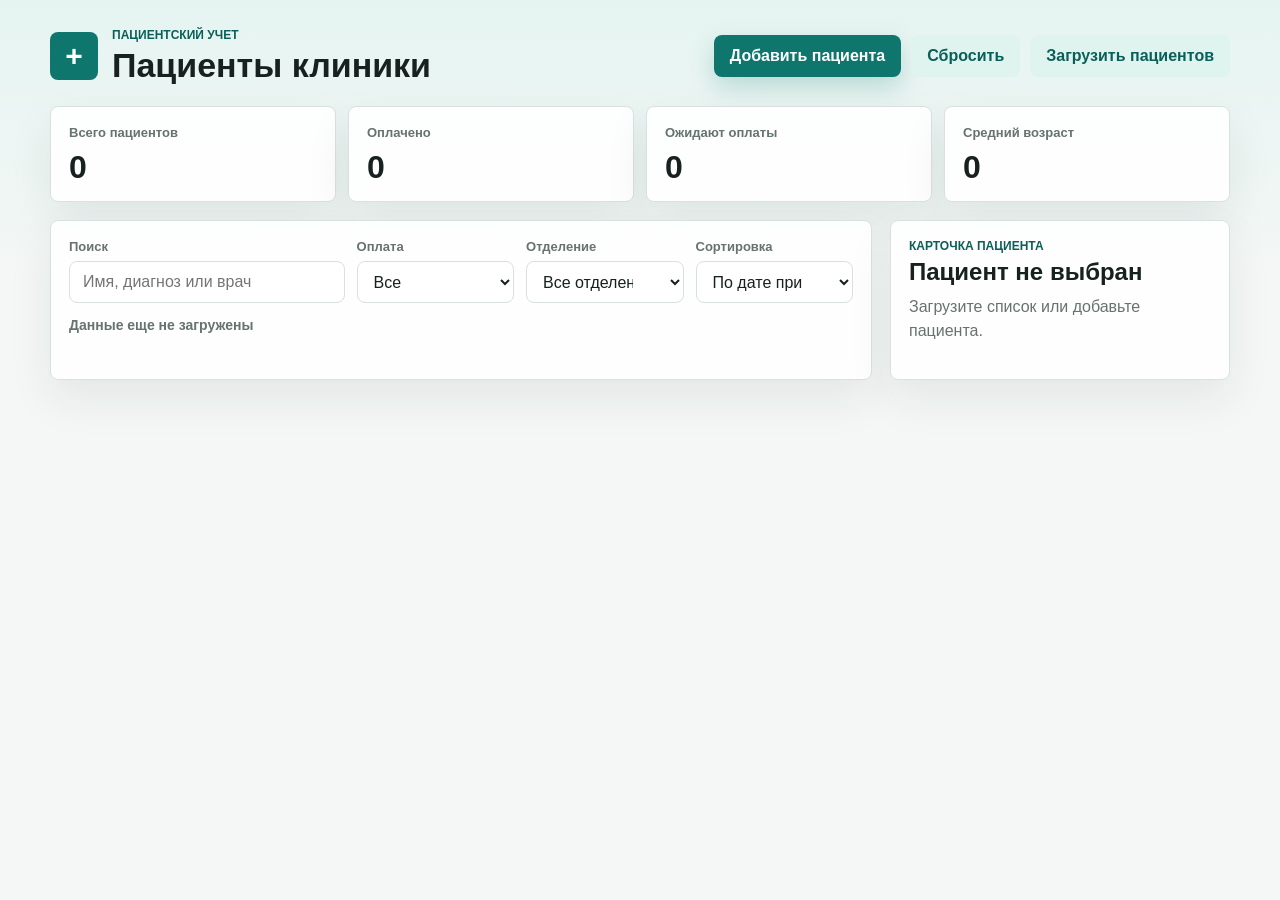
==== index.html @ 0c36ec8b "Add GitHub Pages entry point" ====
<!doctype html>
<html lang="ru">
  <head>
    <meta charset="UTF-8" />
    <meta name="viewport" content="width=device-width, initial-scale=1.0" />
    <title>Пациенты клиники</title>
    <link rel="stylesheet" href="css.css" />
  </head>
  <body>
    <div class="app-shell">
      <header class="topbar">
        <div class="brand">
          <span class="brand__mark" aria-hidden="true">+</span>
          <div>
            <p class="eyebrow">Пациентский учет</p>
            <h1>Пациенты клиники</h1>
          </div>
        </div>

        <div class="topbar__actions">
          <button
            class="button button--primary"
            id="addPatientBtn"
            type="button"
          >
            Добавить пациента
          </button>
          <button class="button button--secondary" id="resetBtn" type="button">
            Сбросить
          </button>
          <button class="button button--secondary" id="loadBtn" type="button">
            Загрузить пациентов
          </button>
        </div>
      </header>

      <main class="page-grid">
        <section class="summary-band" aria-label="Сводка">
          <article class="metric">
            <span class="metric__label">Всего пациентов</span>
            <strong class="metric__value" id="totalPatients">0</strong>
          </article>
          <article class="metric">
            <span class="metric__label">Оплачено</span>
            <strong class="metric__value" id="paidPatients">0</strong>
          </article>
          <article class="metric">
            <span class="metric__label">Ожидают оплаты</span>
            <strong class="metric__value" id="unpaidPatients">0</strong>
          </article>
          <article class="metric">
            <span class="metric__label">Средний возраст</span>
            <strong class="metric__value" id="averageAge">0</strong>
          </article>
        </section>

        <section class="workspace" aria-label="Список пациентов">
          <div class="toolbar">
            <label class="field field--wide" for="searchInput">
              <span class="field__label">Поиск</span>
              <input
                id="searchInput"
                type="search"
                placeholder="Имя, диагноз или врач"
                autocomplete="off"
              />
            </label>

            <label class="field" for="paymentFilter">
              <span class="field__label">Оплата</span>
              <select id="paymentFilter">
                <option value="all">Все</option>
                <option value="paid">Оплачено</option>
                <option value="unpaid">Не оплачено</option>
              </select>
            </label>

            <label class="field" for="departmentFilter">
              <span class="field__label">Отделение</span>
              <select id="departmentFilter">
                <option value="all">Все отделения</option>
              </select>
            </label>

            <label class="field" for="sortSelect">
              <span class="field__label">Сортировка</span>
              <select id="sortSelect">
                <option value="appointment">По дате приема</option>
                <option value="name">По имени</option>
                <option value="age">По возрасту</option>
                <option value="risk">По риску</option>
              </select>
            </label>
          </div>

          <p class="status" id="status" role="status" aria-live="polite">
            Данные еще не загружены
          </p>

          <div class="empty-state" id="emptyState" hidden>
            <h2>Пациенты не найдены</h2>
            <p>Измените поиск или фильтры.</p>
          </div>

          <ul class="patients-list" id="patientsList"></ul>
        </section>

        <aside class="details" aria-labelledby="detailsTitle">
          <p class="eyebrow">Карточка пациента</p>
          <div class="details-photo" id="detailsPhoto" hidden></div>
          <h2 id="detailsTitle">Пациент не выбран</h2>
          <p class="details__note" id="detailsNote">
            Загрузите список или добавьте пациента.
          </p>

          <dl class="details-list" id="detailsList" hidden></dl>

          <div class="details-actions" id="detailsActions" hidden>
            <label
              class="button button--secondary button--file"
              for="detailsPhotoInput"
            >
              Загрузить фото
            </label>
            <button
              class="button button--secondary"
              id="removePhotoBtn"
              type="button"
            >
              Удалить фото
            </button>
            <button
              class="button button--danger"
              id="deletePatientBtn"
              type="button"
            >
              Удалить пациента
            </button>
            <input
              class="visually-hidden"
              id="detailsPhotoInput"
              type="file"
              accept="image/*"
            />
          </div>
        </aside>
      </main>
    </div>

    <dialog class="modal" id="patientDialog">
      <form class="patient-form" id="patientForm" novalidate>
        <div class="modal__header">
          <div>
            <p class="eyebrow">Новая запись</p>
            <h2>Добавить пациента</h2>
          </div>
          <button
            class="icon-button"
            id="cancelPatientBtn"
            type="button"
            aria-label="Закрыть форму"
          >
            ×
          </button>
        </div>

        <div class="form-grid">
          <label class="field field--wide" for="patientName">
            <span class="field__label">ФИО</span>
            <input
              id="patientName"
              name="name"
              type="text"
              placeholder="Например, Елена Иванова"
              required
            />
          </label>

          <label class="field" for="patientAge">
            <span class="field__label">Возраст</span>
            <input
              id="patientAge"
              name="age"
              type="number"
              min="0"
              max="120"
              required
            />
          </label>

          <label class="field" for="patientPhone">
            <span class="field__label">Телефон</span>
            <input
              id="patientPhone"
              name="phone"
              type="tel"
              placeholder="+7 900 000-00-00"
            />
          </label>

          <label class="field" for="patientDepartment">
            <span class="field__label">Отделение</span>
            <input
              id="patientDepartment"
              name="department"
              type="text"
              list="departmentOptions"
              placeholder="Терапия"
              required
            />
            <datalist id="departmentOptions"></datalist>
          </label>

          <label class="field" for="patientDoctor">
            <span class="field__label">Врач</span>
            <input
              id="patientDoctor"
              name="doctor"
              type="text"
              placeholder="И. Фамилия"
              required
            />
          </label>

          <label class="field field--wide" for="patientDiagnosis">
            <span class="field__label">Диагноз / причина визита</span>
            <input
              id="patientDiagnosis"
              name="diagnosis"
              type="text"
              placeholder="Первичная консультация"
              required
            />
          </label>

          <label class="field field--wide" for="patientPhoto">
            <span class="field__label">Фото пациента</span>
            <input
              id="patientPhoto"
              name="photo"
              type="file"
              accept="image/*"
            />
            <span class="field__hint">
              Если фото не выбрать, будет использован сгенерированный аватар.
            </span>
          </label>

          <label class="field" for="patientAppointment">
            <span class="field__label">Дата и время приема</span>
            <input
              id="patientAppointment"
              name="appointment"
              type="datetime-local"
              required
            />
          </label>

          <label class="field" for="patientPaid">
            <span class="field__label">Оплата</span>
            <select id="patientPaid" name="paid">
              <option value="true">Оплачено</option>
              <option value="false">Не оплачено</option>
            </select>
          </label>

          <label class="field" for="patientRisk">
            <span class="field__label">Риск</span>
            <select id="patientRisk" name="risk">
              <option value="low">Низкий</option>
              <option value="medium">Средний</option>
              <option value="high">Высокий</option>
            </select>
          </label>
        </div>

        <p class="form-error" id="formError" role="alert"></p>

        <div class="modal__footer">
          <button
            class="button button--secondary"
            type="button"
            id="closeFormBtn"
          >
            Отмена
          </button>
          <button class="button button--primary" type="submit">
            Сохранить
          </button>
        </div>
      </form>
    </dialog>

    <script src="js.js"></script>
  </body>
</html>
---- css.css ----
:root {
  --bg: #f4f7f6;
  --surface: #ffffff;
  --surface-soft: #eef5f2;
  --border: #d8e1df;
  --text: #17211f;
  --muted: #66736f;
  --primary: #0f766e;
  --primary-strong: #0b5f59;
  --primary-soft: #dff3ef;
  --accent: #7c3aed;
  --warning: #b7791f;
  --warning-soft: #fff4d8;
  --danger: #b42318;
  --danger-soft: #ffe4df;
  --success: #147d4f;
  --success-soft: #def7e8;
  --shadow: 0 18px 45px rgba(23, 33, 31, 0.08);
}

* {
  box-sizing: border-box;
}

[hidden] {
  display: none !important;
}

body {
  margin: 0;
  min-width: 320px;
  min-height: 100vh;
  font-family:
    Inter, -apple-system, BlinkMacSystemFont, "Segoe UI", Arial, sans-serif;
  color: var(--text);
  background:
    linear-gradient(180deg, rgba(223, 243, 239, 0.7), rgba(244, 247, 246, 0) 280px),
    var(--bg);
}

button,
input,
select {
  font: inherit;
}

button {
  border: 0;
}

dialog {
  margin: auto;
}

.app-shell {
  width: min(1180px, calc(100% - 32px));
  margin: 0 auto;
  padding: 28px 0 40px;
}

.topbar {
  display: flex;
  align-items: center;
  justify-content: space-between;
  gap: 18px;
  margin-bottom: 22px;
}

.brand {
  display: flex;
  align-items: center;
  gap: 14px;
  min-width: 0;
}

.brand__mark {
  display: grid;
  width: 48px;
  height: 48px;
  place-items: center;
  flex: 0 0 48px;
  border-radius: 8px;
  color: #ffffff;
  background: var(--primary);
  font-size: 30px;
  font-weight: 700;
  line-height: 1;
}

.eyebrow {
  margin: 0 0 5px;
  color: var(--primary-strong);
  font-size: 12px;
  font-weight: 800;
  letter-spacing: 0;
  text-transform: uppercase;
}

h1,
h2,
p {
  margin-top: 0;
}

h1 {
  margin-bottom: 0;
  font-size: 34px;
  line-height: 1.1;
  letter-spacing: 0;
}

.topbar__actions {
  display: flex;
  align-items: center;
  gap: 10px;
  flex-wrap: wrap;
  justify-content: flex-end;
}

.button {
  display: inline-flex;
  align-items: center;
  justify-content: center;
  min-height: 42px;
  padding: 0 16px;
  border-radius: 8px;
  font-weight: 750;
  text-align: center;
  cursor: pointer;
  transition:
    transform 160ms ease,
    background 160ms ease,
    box-shadow 160ms ease,
    color 160ms ease;
}

.button:hover:not(:disabled) {
  transform: translateY(-1px);
}

.button:disabled {
  cursor: not-allowed;
  opacity: 0.72;
}

.button--primary {
  color: #ffffff;
  background: var(--primary);
  box-shadow: 0 10px 24px rgba(15, 118, 110, 0.22);
}

.button--primary:hover:not(:disabled) {
  background: var(--primary-strong);
}

.button--secondary {
  color: var(--primary-strong);
  background: var(--primary-soft);
}

.button--secondary:hover:not(:disabled) {
  background: #cbece5;
}

.button--danger {
  color: #ffffff;
  background: var(--danger);
}

.button--danger:hover:not(:disabled) {
  background: #8f1c14;
}

.button--file {
  width: 100%;
}

.visually-hidden {
  position: absolute;
  width: 1px;
  height: 1px;
  overflow: hidden;
  clip: rect(0 0 0 0);
  clip-path: inset(50%);
  white-space: nowrap;
}

.icon-button {
  display: grid;
  width: 38px;
  height: 38px;
  place-items: center;
  flex: 0 0 38px;
  border-radius: 8px;
  color: var(--muted);
  background: var(--surface-soft);
  font-size: 26px;
  line-height: 1;
  cursor: pointer;
}

.icon-button:hover {
  color: var(--text);
  background: var(--primary-soft);
}

.page-grid {
  display: grid;
  grid-template-columns: minmax(0, 1fr) 340px;
  gap: 18px;
}

.summary-band {
  grid-column: 1 / -1;
  display: grid;
  grid-template-columns: repeat(4, minmax(0, 1fr));
  gap: 12px;
}

.metric,
.workspace,
.details {
  border: 1px solid var(--border);
  border-radius: 8px;
  background: rgba(255, 255, 255, 0.92);
  box-shadow: var(--shadow);
}

.metric {
  padding: 18px;
}

.metric__label {
  display: block;
  min-height: 18px;
  color: var(--muted);
  font-size: 13px;
  font-weight: 650;
}

.metric__value {
  display: block;
  margin-top: 8px;
  font-size: 32px;
  line-height: 1;
}

.workspace,
.details {
  padding: 18px;
}

.toolbar {
  display: grid;
  grid-template-columns: minmax(240px, 1.4fr) repeat(3, minmax(150px, 0.8fr));
  gap: 12px;
  align-items: end;
}

.field {
  display: grid;
  gap: 7px;
  min-width: 0;
}

.field__label {
  color: var(--muted);
  font-size: 13px;
  font-weight: 750;
}

.field__hint {
  color: var(--muted);
  font-size: 12px;
  line-height: 1.4;
}

input,
select {
  width: 100%;
  min-height: 42px;
  border: 1px solid var(--border);
  border-radius: 8px;
  color: var(--text);
  background: var(--surface);
  outline: none;
}

input {
  padding: 0 13px;
}

input[type="file"] {
  display: flex;
  align-items: center;
  padding: 9px 12px;
}

select {
  padding: 0 34px 0 12px;
}

input:focus,
select:focus {
  border-color: var(--primary);
  box-shadow: 0 0 0 3px rgba(15, 118, 110, 0.16);
}

input:disabled,
select:disabled {
  opacity: 0.75;
}

.status {
  min-height: 22px;
  margin: 14px 0;
  color: var(--muted);
  font-size: 14px;
  font-weight: 650;
}

.patients-list {
  display: grid;
  gap: 10px;
  padding: 0;
  margin: 0;
  list-style: none;
}

.patient-card {
  min-width: 0;
}

.patient-card__button {
  display: grid;
  width: 100%;
  grid-template-columns: 46px minmax(0, 1fr);
  gap: 12px;
  align-items: center;
  min-height: 88px;
  padding: 12px;
  border: 1px solid var(--border);
  border-radius: 8px;
  color: inherit;
  background: var(--surface);
  text-align: left;
  cursor: pointer;
  transition:
    border-color 160ms ease,
    background 160ms ease,
    transform 160ms ease;
}

.patient-card__button:hover,
.patient-card__button.is-active {
  border-color: rgba(15, 118, 110, 0.55);
  background: var(--surface-soft);
}

.patient-card__button:hover {
  transform: translateY(-1px);
}

.avatar {
  display: grid;
  width: 46px;
  height: 46px;
  place-items: center;
  border-radius: 8px;
  background-color: var(--surface-soft);
  background-repeat: no-repeat;
  box-shadow: inset 0 0 0 1px rgba(23, 33, 31, 0.08);
  overflow: hidden;
}

.patient-card__content {
  display: grid;
  gap: 6px;
  min-width: 0;
}

.patient-card__header,
.patient-card__footer {
  display: flex;
  align-items: center;
  justify-content: space-between;
  gap: 8px;
  min-width: 0;
}

.patient-card__name {
  overflow: hidden;
  min-width: 0;
  font-size: 16px;
  text-overflow: ellipsis;
  white-space: nowrap;
}

.patient-card__meta,
.patient-card__date {
  overflow: hidden;
  color: var(--muted);
  font-size: 14px;
  text-overflow: ellipsis;
  white-space: nowrap;
}

.badge,
.risk {
  display: inline-flex;
  min-height: 24px;
  align-items: center;
  justify-content: center;
  flex: 0 0 auto;
  border-radius: 999px;
  padding: 0 10px;
  font-size: 12px;
  font-weight: 800;
  white-space: nowrap;
}

.badge--paid {
  color: var(--success);
  background: var(--success-soft);
}

.badge--unpaid {
  color: var(--danger);
  background: var(--danger-soft);
}

.risk--low {
  color: var(--success);
  background: var(--success-soft);
}

.risk--medium {
  color: var(--warning);
  background: var(--warning-soft);
}

.risk--high {
  color: var(--danger);
  background: var(--danger-soft);
}

.empty-state {
  display: grid;
  min-height: 220px;
  place-items: center;
  align-content: center;
  gap: 8px;
  border: 1px dashed var(--border);
  border-radius: 8px;
  background: var(--surface);
  text-align: center;
}

.empty-state h2 {
  margin: 0;
  font-size: 20px;
}

.empty-state p {
  margin: 0;
  color: var(--muted);
}

.details {
  align-self: start;
  position: sticky;
  top: 18px;
}

.details h2 {
  margin-bottom: 8px;
  font-size: 24px;
  line-height: 1.2;
}

.details-photo {
  width: 100%;
  aspect-ratio: 1 / 1;
  margin-bottom: 16px;
  border: 1px solid var(--border);
  border-radius: 8px;
  background-color: var(--surface-soft);
  background-repeat: no-repeat;
  box-shadow: inset 0 0 0 1px rgba(23, 33, 31, 0.04);
}

.details__note {
  min-height: 22px;
  margin-bottom: 18px;
  color: var(--muted);
  line-height: 1.5;
}

.details-list {
  display: grid;
  grid-template-columns: 120px minmax(0, 1fr);
  gap: 12px 14px;
  margin: 0;
}

.details-list dt {
  color: var(--muted);
  font-size: 13px;
  font-weight: 750;
}

.details-list dd {
  min-width: 0;
  margin: 0;
  font-weight: 700;
  overflow-wrap: anywhere;
}

.details-actions {
  display: grid;
  grid-template-columns: 1fr;
  gap: 9px;
  margin-top: 18px;
}

.modal {
  width: min(760px, calc(100% - 24px));
  max-height: min(760px, calc(100vh - 24px));
  padding: 0;
  border: 1px solid var(--border);
  border-radius: 8px;
  color: var(--text);
  background: var(--surface);
  overflow: auto;
  box-shadow: 0 28px 80px rgba(23, 33, 31, 0.26);
}

.modal::backdrop {
  background: rgba(23, 33, 31, 0.42);
}

.patient-form {
  display: grid;
  gap: 18px;
  padding: 22px;
}

.modal__header,
.modal__footer {
  display: flex;
  align-items: center;
  justify-content: space-between;
  gap: 14px;
}

.modal__header h2 {
  margin: 0;
  font-size: 25px;
  line-height: 1.2;
}

.form-grid {
  display: grid;
  grid-template-columns: repeat(2, minmax(0, 1fr));
  gap: 14px;
}

.form-grid .field--wide {
  grid-column: 1 / -1;
}

.form-error {
  min-height: 20px;
  margin: 0;
  color: var(--danger);
  font-size: 14px;
  font-weight: 750;
}

.modal__footer {
  justify-content: flex-end;
}

@media (max-width: 980px) {
  .page-grid {
    grid-template-columns: 1fr;
  }

  .details {
    position: static;
  }

  .toolbar {
    grid-template-columns: repeat(2, minmax(0, 1fr));
  }

  .field--wide {
    grid-column: 1 / -1;
  }
}

@media (max-width: 720px) {
  .app-shell {
    width: min(100% - 20px, 1180px);
    padding-top: 18px;
  }

  .topbar {
    align-items: stretch;
    flex-direction: column;
  }

  .topbar__actions {
    justify-content: stretch;
  }

  .button {
    flex: 1 1 150px;
  }

  h1 {
    font-size: 27px;
  }

  .summary-band {
    grid-template-columns: repeat(2, minmax(0, 1fr));
  }

  .toolbar {
    grid-template-columns: 1fr;
  }

  .form-grid {
    grid-template-columns: 1fr;
  }

  .patient-card__header,
  .patient-card__footer {
    align-items: flex-start;
    flex-direction: column;
  }

  .patient-card__name,
  .patient-card__meta,
  .patient-card__date {
    white-space: normal;
  }
}

@media (max-width: 480px) {
  .brand__mark {
    width: 42px;
    height: 42px;
    flex-basis: 42px;
    font-size: 26px;
  }

  .summary-band {
    grid-template-columns: 1fr;
  }

  .metric {
    padding: 14px;
  }

  .patient-card__button {
    grid-template-columns: 40px minmax(0, 1fr);
  }

  .avatar {
    width: 40px;
    height: 40px;
  }

  .details-list {
    grid-template-columns: 1fr;
    gap: 5px;
  }
}
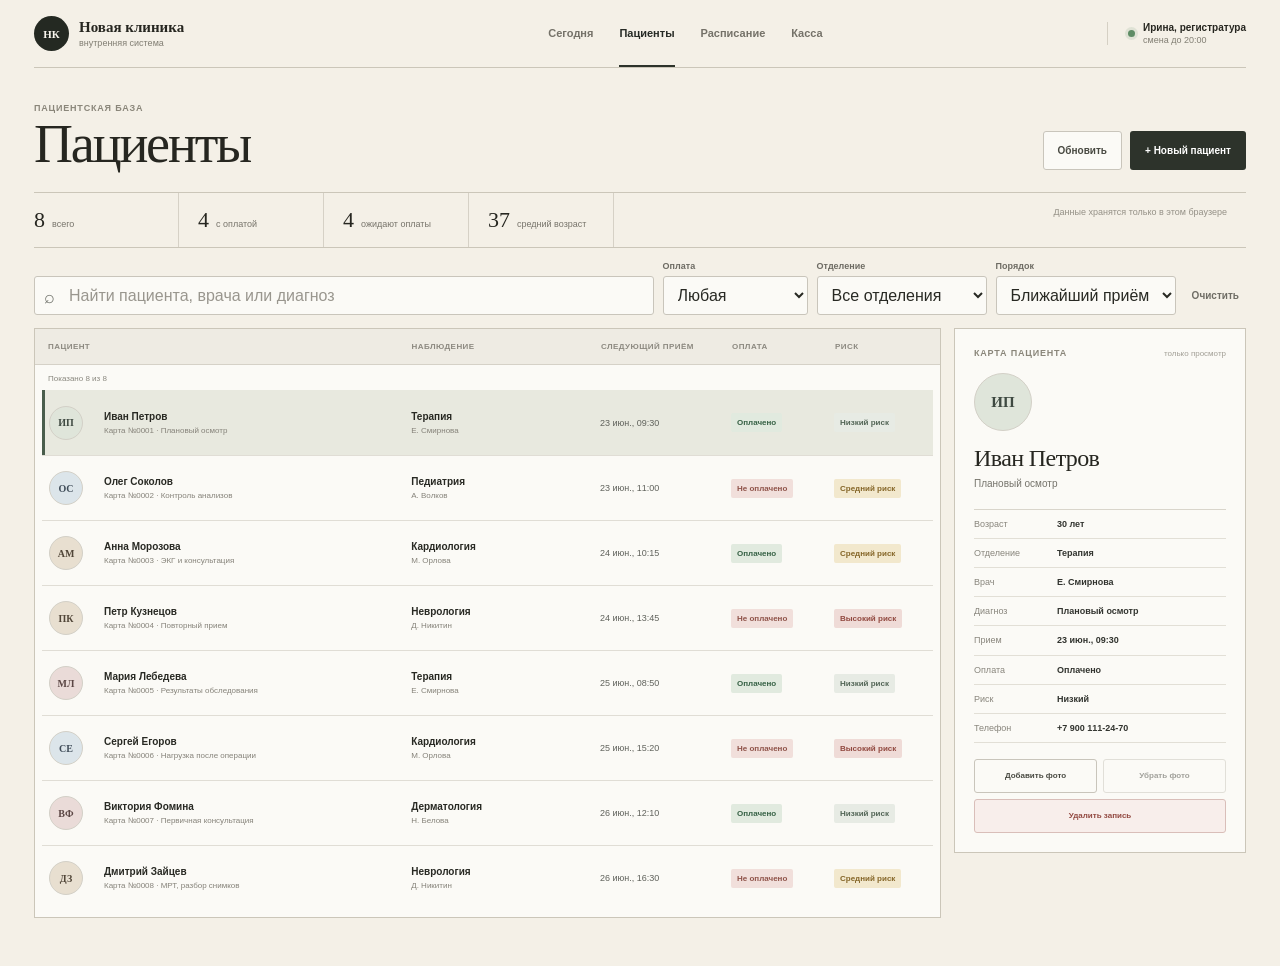
==== commit d6cf2de5: "Redesign patient registry workspace" ====
--- a/index.html
+++ b/index.html
@@ -3,147 +3,178 @@
   <head>
     <meta charset="UTF-8" />
     <meta name="viewport" content="width=device-width, initial-scale=1.0" />
-    <title>Пациенты клиники</title>
+    <meta
+      name="description"
+      content="Реестр пациентов клиники с поиском, фильтрами и карточкой пациента."
+    />
+    <meta name="theme-color" content="#f4f0e7" />
+    <title>Реестр пациентов — Новая клиника</title>
     <link rel="stylesheet" href="css.css" />
   </head>
   <body>
     <div class="app-shell">
       <header class="topbar">
-        <div class="brand">
-          <span class="brand__mark" aria-hidden="true">+</span>
+        <a class="brand" href="#" aria-label="Новая клиника">
+          <span class="brand__mark" aria-hidden="true">НК</span>
+          <span>
+            <strong>Новая клиника</strong>
+            <small>внутренняя система</small>
+          </span>
+        </a>
+
+        <nav class="topnav" aria-label="Разделы">
+          <a href="#">Сегодня</a>
+          <a class="is-active" href="#">Пациенты</a>
+          <a href="#">Расписание</a>
+          <a href="#">Касса</a>
+        </nav>
+
+        <div class="operator">
+          <span class="operator__status" aria-hidden="true"></span>
+          <span>
+            <strong>Ирина, регистратура</strong>
+            <small>смена до 20:00</small>
+          </span>
+        </div>
+      </header>
+
+      <main>
+        <section class="page-heading">
           <div>
-            <p class="eyebrow">Пациентский учет</p>
-            <h1>Пациенты клиники</h1>
+            <p class="eyebrow">Пациентская база</p>
+            <h1>Пациенты</h1>
           </div>
-        </div>
-
-        <div class="topbar__actions">
-          <button
-            class="button button--primary"
-            id="addPatientBtn"
-            type="button"
-          >
-            Добавить пациента
+
+          <div class="topbar__actions">
+            <button class="button button--quiet" id="loadBtn" type="button">
+              Обновить
+            </button>
+            <button class="button button--primary" id="addPatientBtn" type="button">
+              + Новый пациент
+            </button>
+          </div>
+        </section>
+
+        <section class="summary-band" aria-label="Сводка">
+          <p>
+            <strong id="totalPatients">0</strong>
+            <span>всего</span>
+          </p>
+          <p>
+            <strong id="paidPatients">0</strong>
+            <span>с оплатой</span>
+          </p>
+          <p>
+            <strong id="unpaidPatients">0</strong>
+            <span>ожидают оплаты</span>
+          </p>
+          <p>
+            <strong id="averageAge">0</strong>
+            <span>средний возраст</span>
+          </p>
+          <p class="summary-band__note">
+            Данные хранятся только в этом браузере
+          </p>
+        </section>
+
+        <section class="toolbar" aria-label="Поиск и фильтры">
+          <label class="field field--search" for="searchInput">
+            <span class="visually-hidden">Поиск</span>
+            <span class="search-mark" aria-hidden="true">⌕</span>
+            <input
+              id="searchInput"
+              type="search"
+              placeholder="Найти пациента, врача или диагноз"
+              autocomplete="off"
+            />
+          </label>
+
+          <label class="field" for="paymentFilter">
+            <span class="field__label">Оплата</span>
+            <select id="paymentFilter">
+              <option value="all">Любая</option>
+              <option value="paid">Оплачено</option>
+              <option value="unpaid">Не оплачено</option>
+            </select>
+          </label>
+
+          <label class="field" for="departmentFilter">
+            <span class="field__label">Отделение</span>
+            <select id="departmentFilter">
+              <option value="all">Все отделения</option>
+            </select>
+          </label>
+
+          <label class="field" for="sortSelect">
+            <span class="field__label">Порядок</span>
+            <select id="sortSelect">
+              <option value="appointment">Ближайший приём</option>
+              <option value="name">По фамилии</option>
+              <option value="age">По возрасту</option>
+              <option value="risk">Сначала высокий риск</option>
+            </select>
+          </label>
+
+          <button class="button button--link" id="resetBtn" type="button">
+            Очистить
           </button>
-          <button class="button button--secondary" id="resetBtn" type="button">
-            Сбросить
-          </button>
-          <button class="button button--secondary" id="loadBtn" type="button">
-            Загрузить пациентов
-          </button>
-        </div>
-      </header>
-
-      <main class="page-grid">
-        <section class="summary-band" aria-label="Сводка">
-          <article class="metric">
-            <span class="metric__label">Всего пациентов</span>
-            <strong class="metric__value" id="totalPatients">0</strong>
-          </article>
-          <article class="metric">
-            <span class="metric__label">Оплачено</span>
-            <strong class="metric__value" id="paidPatients">0</strong>
-          </article>
-          <article class="metric">
-            <span class="metric__label">Ожидают оплаты</span>
-            <strong class="metric__value" id="unpaidPatients">0</strong>
-          </article>
-          <article class="metric">
-            <span class="metric__label">Средний возраст</span>
-            <strong class="metric__value" id="averageAge">0</strong>
-          </article>
         </section>
 
-        <section class="workspace" aria-label="Список пациентов">
-          <div class="toolbar">
-            <label class="field field--wide" for="searchInput">
-              <span class="field__label">Поиск</span>
+        <div class="page-grid">
+          <section class="workspace" aria-label="Список пациентов">
+            <div class="list-heading" aria-hidden="true">
+              <span>Пациент</span>
+              <span>Наблюдение</span>
+              <span>Следующий приём</span>
+              <span>Оплата</span>
+              <span>Риск</span>
+            </div>
+
+            <p class="status" id="status" role="status" aria-live="polite">
+              Загружены тестовые записи
+            </p>
+
+            <div class="empty-state" id="emptyState" hidden>
+              <span aria-hidden="true">—</span>
+              <h2>По запросу ничего нет</h2>
+              <p>Проверьте написание или снимите один из фильтров.</p>
+            </div>
+
+            <ul class="patients-list" id="patientsList"></ul>
+          </section>
+
+          <aside class="details" aria-labelledby="detailsTitle">
+            <div class="details__topline">
+              <p class="eyebrow">Карта пациента</p>
+              <span>только просмотр</span>
+            </div>
+            <div class="details-photo" id="detailsPhoto" hidden></div>
+            <h2 id="detailsTitle">Пациент не выбран</h2>
+            <p class="details__note" id="detailsNote">
+              Выберите запись в реестре слева.
+            </p>
+
+            <dl class="details-list" id="detailsList" hidden></dl>
+
+            <div class="details-actions" id="detailsActions" hidden>
+              <label class="button button--secondary button--file" for="detailsPhotoInput">
+                Добавить фото
+              </label>
+              <button class="button button--secondary" id="removePhotoBtn" type="button">
+                Убрать фото
+              </button>
+              <button class="button button--danger" id="deletePatientBtn" type="button">
+                Удалить запись
+              </button>
               <input
-                id="searchInput"
-                type="search"
-                placeholder="Имя, диагноз или врач"
-                autocomplete="off"
+                class="visually-hidden"
+                id="detailsPhotoInput"
+                type="file"
+                accept="image/*"
               />
-            </label>
-
-            <label class="field" for="paymentFilter">
-              <span class="field__label">Оплата</span>
-              <select id="paymentFilter">
-                <option value="all">Все</option>
-                <option value="paid">Оплачено</option>
-                <option value="unpaid">Не оплачено</option>
-              </select>
-            </label>
-
-            <label class="field" for="departmentFilter">
-              <span class="field__label">Отделение</span>
-              <select id="departmentFilter">
-                <option value="all">Все отделения</option>
-              </select>
-            </label>
-
-            <label class="field" for="sortSelect">
-              <span class="field__label">Сортировка</span>
-              <select id="sortSelect">
-                <option value="appointment">По дате приема</option>
-                <option value="name">По имени</option>
-                <option value="age">По возрасту</option>
-                <option value="risk">По риску</option>
-              </select>
-            </label>
-          </div>
-
-          <p class="status" id="status" role="status" aria-live="polite">
-            Данные еще не загружены
-          </p>
-
-          <div class="empty-state" id="emptyState" hidden>
-            <h2>Пациенты не найдены</h2>
-            <p>Измените поиск или фильтры.</p>
-          </div>
-
-          <ul class="patients-list" id="patientsList"></ul>
-        </section>
-
-        <aside class="details" aria-labelledby="detailsTitle">
-          <p class="eyebrow">Карточка пациента</p>
-          <div class="details-photo" id="detailsPhoto" hidden></div>
-          <h2 id="detailsTitle">Пациент не выбран</h2>
-          <p class="details__note" id="detailsNote">
-            Загрузите список или добавьте пациента.
-          </p>
-
-          <dl class="details-list" id="detailsList" hidden></dl>
-
-          <div class="details-actions" id="detailsActions" hidden>
-            <label
-              class="button button--secondary button--file"
-              for="detailsPhotoInput"
-            >
-              Загрузить фото
-            </label>
-            <button
-              class="button button--secondary"
-              id="removePhotoBtn"
-              type="button"
-            >
-              Удалить фото
-            </button>
-            <button
-              class="button button--danger"
-              id="deletePatientBtn"
-              type="button"
-            >
-              Удалить пациента
-            </button>
-            <input
-              class="visually-hidden"
-              id="detailsPhotoInput"
-              type="file"
-              accept="image/*"
-            />
-          </div>
-        </aside>
+            </div>
+          </aside>
+        </div>
       </main>
     </div>
 
@@ -153,6 +184,7 @@
           <div>
             <p class="eyebrow">Новая запись</p>
             <h2>Добавить пациента</h2>
+            <p>Поля со звёздочкой обязательны.</p>
           </div>
           <button
             class="icon-button"
@@ -166,26 +198,19 @@
 
         <div class="form-grid">
           <label class="field field--wide" for="patientName">
-            <span class="field__label">ФИО</span>
+            <span class="field__label">ФИО *</span>
             <input
               id="patientName"
               name="name"
               type="text"
-              placeholder="Например, Елена Иванова"
+              placeholder="Елена Иванова"
               required
             />
           </label>
 
           <label class="field" for="patientAge">
-            <span class="field__label">Возраст</span>
-            <input
-              id="patientAge"
-              name="age"
-              type="number"
-              min="0"
-              max="120"
-              required
-            />
+            <span class="field__label">Возраст *</span>
+            <input id="patientAge" name="age" type="number" min="0" max="120" required />
           </label>
 
           <label class="field" for="patientPhone">
@@ -199,7 +224,7 @@
           </label>
 
           <label class="field" for="patientDepartment">
-            <span class="field__label">Отделение</span>
+            <span class="field__label">Отделение *</span>
             <input
               id="patientDepartment"
               name="department"
@@ -212,7 +237,7 @@
           </label>
 
           <label class="field" for="patientDoctor">
-            <span class="field__label">Врач</span>
+            <span class="field__label">Врач *</span>
             <input
               id="patientDoctor"
               name="doctor"
@@ -223,7 +248,7 @@
           </label>
 
           <label class="field field--wide" for="patientDiagnosis">
-            <span class="field__label">Диагноз / причина визита</span>
+            <span class="field__label">Диагноз / причина визита *</span>
             <input
               id="patientDiagnosis"
               name="diagnosis"
@@ -235,19 +260,14 @@
 
           <label class="field field--wide" for="patientPhoto">
             <span class="field__label">Фото пациента</span>
-            <input
-              id="patientPhoto"
-              name="photo"
-              type="file"
-              accept="image/*"
-            />
+            <input id="patientPhoto" name="photo" type="file" accept="image/*" />
             <span class="field__hint">
-              Если фото не выбрать, будет использован сгенерированный аватар.
+              Можно оставить пустым — в реестре будут инициалы.
             </span>
           </label>
 
           <label class="field" for="patientAppointment">
-            <span class="field__label">Дата и время приема</span>
+            <span class="field__label">Дата и время приёма *</span>
             <input
               id="patientAppointment"
               name="appointment"
@@ -277,15 +297,11 @@
         <p class="form-error" id="formError" role="alert"></p>
 
         <div class="modal__footer">
-          <button
-            class="button button--secondary"
-            type="button"
-            id="closeFormBtn"
-          >
+          <button class="button button--secondary" type="button" id="closeFormBtn">
             Отмена
           </button>
           <button class="button button--primary" type="submit">
-            Сохранить
+            Сохранить пациента
           </button>
         </div>
       </form>
@@ -293,4 +309,4 @@
 
     <script src="js.js"></script>
   </body>
-</html>+</html>
--- a/css.css
+++ b/css.css
@@ -1,41 +1,19 @@
-:root {
-  --bg: #f4f7f6;
-  --surface: #ffffff;
-  --surface-soft: #eef5f2;
-  --border: #d8e1df;
-  --text: #17211f;
-  --muted: #66736f;
-  --primary: #0f766e;
-  --primary-strong: #0b5f59;
-  --primary-soft: #dff3ef;
-  --accent: #7c3aed;
-  --warning: #b7791f;
-  --warning-soft: #fff4d8;
-  --danger: #b42318;
-  --danger-soft: #ffe4df;
-  --success: #147d4f;
-  --success-soft: #def7e8;
-  --shadow: 0 18px 45px rgba(23, 33, 31, 0.08);
-}
-
 * {
   box-sizing: border-box;
 }
 
-[hidden] {
-  display: none !important;
+:root {
+  font-family:
+    "IBM Plex Sans", "Segoe UI", Arial, sans-serif;
+  color: #262620;
+  background: #f4f0e7;
+  font-synthesis: none;
 }
 
 body {
   margin: 0;
   min-width: 320px;
   min-height: 100vh;
-  font-family:
-    Inter, -apple-system, BlinkMacSystemFont, "Segoe UI", Arial, sans-serif;
-  color: var(--text);
-  background:
-    linear-gradient(180deg, rgba(223, 243, 239, 0.7), rgba(244, 247, 246, 0) 280px),
-    var(--bg);
 }
 
 button,
@@ -44,55 +22,125 @@
   font: inherit;
 }
 
-button {
-  border: 0;
-}
-
-dialog {
-  margin: auto;
+button,
+a,
+label {
+  -webkit-tap-highlight-color: transparent;
 }
 
 .app-shell {
-  width: min(1180px, calc(100% - 32px));
+  width: min(1540px, 100%);
   margin: 0 auto;
-  padding: 28px 0 40px;
+  padding: 0 34px 48px;
 }
 
 .topbar {
-  display: flex;
+  display: grid;
+  grid-template-columns: 230px 1fr auto;
   align-items: center;
+  min-height: 68px;
+  border-bottom: 1px solid #cbc6b9;
+}
+
+.brand {
+  display: flex;
+  align-items: center;
+  gap: 10px;
+  color: #262620;
+  text-decoration: none;
+}
+
+.brand__mark {
+  display: grid;
+  width: 35px;
+  height: 35px;
+  flex: 0 0 auto;
+  place-items: center;
+  border-radius: 50%;
+  color: #f8f5ed;
+  background: #242922;
+  font-family: Georgia, "Times New Roman", serif;
+  font-size: 11px;
+  font-weight: 700;
+}
+
+.brand strong,
+.brand small,
+.operator strong,
+.operator small {
+  display: block;
+}
+
+.brand strong {
+  font-family: Georgia, "Times New Roman", serif;
+  font-size: 15px;
+  font-weight: 600;
+}
+
+.brand small,
+.operator small {
+  margin-top: 2px;
+  color: #817e73;
+  font-size: 9px;
+}
+
+.topnav {
+  display: flex;
+  justify-content: center;
+  align-self: stretch;
+  gap: 26px;
+}
+
+.topnav a {
+  display: flex;
+  align-items: center;
+  border-bottom: 2px solid transparent;
+  color: #747168;
+  font-size: 11px;
+  font-weight: 700;
+  text-decoration: none;
+}
+
+.topnav a:hover,
+.topnav a.is-active {
+  border-bottom-color: #2d332b;
+  color: #262a25;
+}
+
+.operator {
+  display: flex;
+  align-items: center;
+  gap: 8px;
+  padding-left: 20px;
+  border-left: 1px solid #d5d0c4;
+}
+
+.operator__status {
+  width: 7px;
+  height: 7px;
+  border-radius: 50%;
+  background: #5e8c65;
+  box-shadow: 0 0 0 3px rgba(94, 140, 101, 0.14);
+}
+
+.operator strong {
+  font-size: 10px;
+}
+
+.page-heading {
+  display: flex;
+  align-items: flex-end;
   justify-content: space-between;
-  gap: 18px;
-  margin-bottom: 22px;
-}
-
-.brand {
-  display: flex;
-  align-items: center;
-  gap: 14px;
-  min-width: 0;
-}
-
-.brand__mark {
-  display: grid;
-  width: 48px;
-  height: 48px;
-  place-items: center;
-  flex: 0 0 48px;
-  border-radius: 8px;
-  color: #ffffff;
-  background: var(--primary);
-  font-size: 30px;
-  font-weight: 700;
-  line-height: 1;
+  gap: 24px;
+  padding: 35px 0 22px;
 }
 
 .eyebrow {
-  margin: 0 0 5px;
-  color: var(--primary-strong);
-  font-size: 12px;
+  margin: 0 0 6px;
+  color: #8a867a;
+  font-size: 9px;
   font-weight: 800;
-  letter-spacing: 0;
+  letter-spacing: 0.09em;
   text-transform: uppercase;
 }
 
@@ -104,75 +152,610 @@
 
 h1 {
   margin-bottom: 0;
-  font-size: 34px;
-  line-height: 1.1;
-  letter-spacing: 0;
+  font-family: Georgia, "Times New Roman", serif;
+  font-size: clamp(36px, 5vw, 54px);
+  font-weight: 500;
+  letter-spacing: -0.04em;
+  line-height: 0.95;
 }
 
 .topbar__actions {
   display: flex;
-  align-items: center;
-  gap: 10px;
-  flex-wrap: wrap;
-  justify-content: flex-end;
+  gap: 8px;
 }
 
 .button {
   display: inline-flex;
+  min-height: 39px;
   align-items: center;
   justify-content: center;
-  min-height: 42px;
-  padding: 0 16px;
-  border-radius: 8px;
+  border: 1px solid transparent;
+  border-radius: 3px;
+  padding: 0 14px;
+  font-size: 10px;
   font-weight: 750;
-  text-align: center;
   cursor: pointer;
-  transition:
-    transform 160ms ease,
-    background 160ms ease,
-    box-shadow 160ms ease,
-    color 160ms ease;
-}
-
-.button:hover:not(:disabled) {
-  transform: translateY(-1px);
 }
 
 .button:disabled {
   cursor: not-allowed;
-  opacity: 0.72;
+  opacity: 0.5;
 }
 
 .button--primary {
-  color: #ffffff;
-  background: var(--primary);
-  box-shadow: 0 10px 24px rgba(15, 118, 110, 0.22);
-}
-
-.button--primary:hover:not(:disabled) {
-  background: var(--primary-strong);
-}
-
+  color: #fff;
+  background: #2d332b;
+}
+
+.button--primary:hover {
+  background: #161a16;
+}
+
+.button--quiet,
 .button--secondary {
-  color: var(--primary-strong);
-  background: var(--primary-soft);
-}
-
-.button--secondary:hover:not(:disabled) {
-  background: #cbece5;
+  border-color: #c9c5bb;
+  color: #484941;
+  background: #fbfaf6;
+}
+
+.button--quiet:hover,
+.button--secondary:hover {
+  border-color: #8f8c83;
+  background: #fff;
+}
+
+.button--link {
+  align-self: end;
+  border: 0;
+  padding-inline: 7px;
+  color: #6f6d65;
+  background: transparent;
+}
+
+.button--link:hover {
+  color: #20231f;
+  text-decoration: underline;
+}
+
+.summary-band {
+  display: flex;
+  align-items: stretch;
+  margin-bottom: 13px;
+  border-block: 1px solid #cbc6b9;
+}
+
+.summary-band p {
+  display: flex;
+  align-items: baseline;
+  gap: 7px;
+  min-width: 145px;
+  margin: 0;
+  padding: 14px 19px;
+  border-right: 1px solid #d6d1c6;
+}
+
+.summary-band p:first-child {
+  padding-left: 0;
+}
+
+.summary-band strong {
+  font-family: Georgia, "Times New Roman", serif;
+  font-size: 22px;
+  font-weight: 500;
+}
+
+.summary-band span {
+  color: #77746b;
+  font-size: 9px;
+  white-space: nowrap;
+}
+
+.summary-band .summary-band__note {
+  min-width: 0;
+  justify-content: flex-end;
+  flex: 1;
+  border-right: 0;
+  color: #949086;
+  font-size: 9px;
+}
+
+.toolbar {
+  display: grid;
+  grid-template-columns: minmax(260px, 1fr) 145px 170px 180px auto;
+  align-items: end;
+  gap: 9px;
+  margin-bottom: 13px;
+}
+
+.field {
+  display: grid;
+  gap: 5px;
+  margin: 0;
+}
+
+.field__label {
+  color: #6d6b63;
+  font-size: 9px;
+  font-weight: 750;
+}
+
+.field input,
+.field select {
+  width: 100%;
+  height: 39px;
+  border: 1px solid #c9c5bb;
+  border-radius: 3px;
+  padding: 0 10px;
+  color: #282923;
+  background: #fbfaf6;
+  outline: none;
+}
+
+.field input:focus,
+.field select:focus {
+  border-color: #52584f;
+  box-shadow: 0 0 0 2px rgba(55, 66, 56, 0.11);
+}
+
+.field input::placeholder {
+  color: #99968e;
+}
+
+.field--search {
+  position: relative;
+}
+
+.field--search input {
+  padding-left: 34px;
+}
+
+.search-mark {
+  position: absolute;
+  bottom: 9px;
+  left: 10px;
+  color: #6f716a;
+  font-size: 18px;
+  line-height: 1;
+}
+
+.page-grid {
+  display: grid;
+  grid-template-columns: minmax(690px, 1fr) 292px;
+  align-items: start;
+  gap: 13px;
+}
+
+.workspace,
+.details {
+  border: 1px solid #cbc6b9;
+  background: #fbfaf6;
+}
+
+.workspace {
+  min-width: 0;
+  overflow: hidden;
+}
+
+.list-heading,
+.patient-card__button {
+  display: grid;
+  grid-template-columns: 44px minmax(200px, 1.25fr) minmax(120px, 0.75fr) 120px 92px 92px;
+  gap: 11px;
+  align-items: center;
+}
+
+.list-heading {
+  min-height: 36px;
+  padding: 0 13px;
+  border-bottom: 1px solid #d5d1c7;
+  color: #8c8980;
+  background: #eeebe3;
+  font-size: 8px;
+  font-weight: 800;
+  letter-spacing: 0.055em;
+  text-transform: uppercase;
+}
+
+.list-heading span:first-child {
+  grid-column: 1 / 3;
+}
+
+.status {
+  margin: 0;
+  padding: 9px 13px 7px;
+  color: #8a887f;
+  font-size: 8px;
+}
+
+.patients-list {
+  margin: 0;
+  padding: 0 7px 7px;
+  list-style: none;
+}
+
+.patient-card {
+  margin: 0;
+}
+
+.patient-card__button {
+  width: 100%;
+  min-height: 65px;
+  border: 0;
+  border-top: 1px solid #e0ddd5;
+  padding: 8px 7px;
+  color: #2a2b26;
+  text-align: left;
+  background: transparent;
+  cursor: pointer;
+}
+
+.patient-card:first-child .patient-card__button {
+  border-top: 0;
+}
+
+.patient-card__button:hover {
+  background: #f2f0e9;
+}
+
+.patient-card__button.is-active {
+  background: #e8e9df;
+  box-shadow: inset 3px 0 #495d4c;
+}
+
+.avatar,
+.details-photo {
+  display: grid;
+  place-items: center;
+  overflow: hidden;
+  border: 1px solid #d3d0c7;
+  border-radius: 50%;
+  color: #3e4941;
+  background-color: #dfe5da;
+  background-repeat: no-repeat;
+  font-family: Georgia, "Times New Roman", serif;
+  font-weight: 700;
+}
+
+.avatar {
+  width: 34px;
+  height: 34px;
+  font-size: 10px;
+}
+
+.avatar[data-tone="1"],
+.details-photo[data-tone="1"] {
+  color: #514638;
+  background-color: #e8dfd0;
+}
+
+.avatar[data-tone="2"],
+.details-photo[data-tone="2"] {
+  color: #3f4c58;
+  background-color: #dce5ea;
+}
+
+.avatar[data-tone="3"],
+.details-photo[data-tone="3"] {
+  color: #5b4644;
+  background-color: #eadbd8;
+}
+
+.avatar--uploaded {
+  color: transparent;
+}
+
+.patient-card__content,
+.patient-card__care {
+  min-width: 0;
+}
+
+.patient-card__content strong,
+.patient-card__content span,
+.patient-card__care strong,
+.patient-card__care span {
+  display: block;
+}
+
+.patient-card__name,
+.patient-card__care strong {
+  overflow: hidden;
+  color: #282923;
+  font-size: 10px;
+  white-space: nowrap;
+  text-overflow: ellipsis;
+}
+
+.patient-card__id,
+.patient-card__care span {
+  overflow: hidden;
+  margin-top: 4px;
+  color: #858279;
+  font-size: 8px;
+  white-space: nowrap;
+  text-overflow: ellipsis;
+}
+
+.patient-card__date {
+  color: #5f615b;
+  font-size: 9px;
+  font-variant-numeric: tabular-nums;
+}
+
+.badge,
+.risk {
+  display: inline-flex;
+  width: fit-content;
+  align-items: center;
+  border-radius: 2px;
+  padding: 5px 6px;
+  font-size: 8px;
+  font-weight: 800;
+  white-space: nowrap;
+}
+
+.badge--paid {
+  color: #356044;
+  background: #e1eadf;
+}
+
+.badge--unpaid {
+  color: #8f5349;
+  background: #f1dfdb;
+}
+
+.risk--low {
+  color: #526455;
+  background: #e7ebe4;
+}
+
+.risk--medium {
+  color: #846527;
+  background: #f2e8cd;
+}
+
+.risk--high {
+  color: #91483f;
+  background: #efdbd7;
+}
+
+.empty-state {
+  display: grid;
+  min-height: 310px;
+  place-items: center;
+  align-content: center;
+  padding: 30px;
+  color: #89867d;
+  text-align: center;
+}
+
+.empty-state[hidden] {
+  display: none;
+}
+
+.empty-state > span {
+  margin-bottom: 10px;
+  font-family: Georgia, "Times New Roman", serif;
+  font-size: 30px;
+}
+
+.empty-state h2 {
+  margin-bottom: 5px;
+  color: #3a3b35;
+  font-family: Georgia, "Times New Roman", serif;
+  font-size: 20px;
+  font-weight: 500;
+}
+
+.empty-state p {
+  margin: 0;
+  font-size: 10px;
+}
+
+.details {
+  position: sticky;
+  top: 12px;
+  min-height: 470px;
+  padding: 19px;
+}
+
+.details__topline {
+  display: flex;
+  align-items: baseline;
+  justify-content: space-between;
+  gap: 12px;
+  margin-bottom: 15px;
+}
+
+.details__topline .eyebrow {
+  margin: 0;
+}
+
+.details__topline > span {
+  color: #a19e95;
+  font-size: 8px;
+}
+
+.details-photo {
+  width: 58px;
+  height: 58px;
+  margin-bottom: 14px;
+  font-size: 15px;
+}
+
+.details-photo[hidden] {
+  display: none;
+}
+
+.details h2 {
+  margin: 0 0 5px;
+  font-family: Georgia, "Times New Roman", serif;
+  font-size: 24px;
+  font-weight: 500;
+  letter-spacing: -0.025em;
+}
+
+.details__note {
+  margin: 0 0 17px;
+  color: #75736b;
+  font-size: 10px;
+  line-height: 1.45;
+}
+
+.details-list {
+  display: grid;
+  grid-template-columns: 83px 1fr;
+  margin: 0;
+  border-top: 1px solid #d9d5cb;
+}
+
+.details-list[hidden] {
+  display: none;
+}
+
+.details-list dt,
+.details-list dd {
+  margin: 0;
+  padding: 8px 0;
+  border-bottom: 1px solid #e2dfd6;
+  font-size: 9px;
+  line-height: 1.35;
+}
+
+.details-list dt {
+  color: #88857c;
+}
+
+.details-list dd {
+  color: #32342f;
+  font-weight: 650;
+}
+
+.details-actions {
+  display: grid;
+  grid-template-columns: 1fr 1fr;
+  gap: 6px;
+  margin-top: 16px;
+}
+
+.details-actions[hidden] {
+  display: none;
+}
+
+.details-actions .button {
+  min-height: 34px;
+  padding-inline: 8px;
+  font-size: 8px;
 }
 
 .button--danger {
-  color: #ffffff;
-  background: var(--danger);
-}
-
-.button--danger:hover:not(:disabled) {
-  background: #8f1c14;
-}
-
-.button--file {
-  width: 100%;
+  grid-column: 1 / -1;
+  border-color: #d9beb9;
+  color: #91473f;
+  background: #f8eeeb;
+}
+
+.button--danger:hover {
+  border-color: #b8746c;
+  background: #f4dfdc;
+}
+
+.modal {
+  width: min(650px, calc(100% - 30px));
+  max-height: calc(100vh - 30px);
+  overflow: auto;
+  border: 1px solid #9e9a8e;
+  border-radius: 4px;
+  padding: 0;
+  color: #292a25;
+  background: #f7f4ec;
+  box-shadow: 0 24px 80px rgba(50, 46, 35, 0.25);
+}
+
+.modal::backdrop {
+  background: rgba(38, 38, 32, 0.52);
+}
+
+.patient-form {
+  padding: 22px;
+}
+
+.modal__header {
+  display: flex;
+  align-items: flex-start;
+  justify-content: space-between;
+  gap: 20px;
+  margin-bottom: 20px;
+  padding-bottom: 15px;
+  border-bottom: 1px solid #d3cfc3;
+}
+
+.modal__header h2 {
+  margin: 0;
+  font-family: Georgia, "Times New Roman", serif;
+  font-size: 26px;
+  font-weight: 500;
+}
+
+.modal__header p:last-child {
+  margin: 5px 0 0;
+  color: #817e75;
+  font-size: 9px;
+}
+
+.icon-button {
+  display: grid;
+  width: 31px;
+  height: 31px;
+  flex: 0 0 auto;
+  place-items: center;
+  border: 1px solid #c9c5ba;
+  border-radius: 50%;
+  color: #5d5c55;
+  background: transparent;
+  font-size: 18px;
+  cursor: pointer;
+}
+
+.icon-button:hover {
+  background: #ebe7de;
+}
+
+.form-grid {
+  display: grid;
+  grid-template-columns: 1fr 1fr;
+  gap: 14px;
+}
+
+.field--wide {
+  grid-column: 1 / -1;
+}
+
+.form-grid .field__hint {
+  color: #8a877e;
+  font-size: 8px;
+  line-height: 1.4;
+}
+
+.form-grid input[type="file"] {
+  height: auto;
+  padding: 8px;
+  font-size: 9px;
+}
+
+.form-error {
+  min-height: 18px;
+  margin: 13px 0 0;
+  color: #a2453d;
+  font-size: 9px;
+}
+
+.modal__footer {
+  display: flex;
+  justify-content: flex-end;
+  gap: 7px;
+  margin-top: 3px;
+  padding-top: 16px;
+  border-top: 1px solid #d3cfc3;
 }
 
 .visually-hidden {
@@ -185,495 +768,173 @@
   white-space: nowrap;
 }
 
-.icon-button {
-  display: grid;
-  width: 38px;
-  height: 38px;
-  place-items: center;
-  flex: 0 0 38px;
-  border-radius: 8px;
-  color: var(--muted);
-  background: var(--surface-soft);
-  font-size: 26px;
-  line-height: 1;
-  cursor: pointer;
-}
-
-.icon-button:hover {
-  color: var(--text);
-  background: var(--primary-soft);
-}
-
-.page-grid {
-  display: grid;
-  grid-template-columns: minmax(0, 1fr) 340px;
-  gap: 18px;
-}
-
-.summary-band {
-  grid-column: 1 / -1;
-  display: grid;
-  grid-template-columns: repeat(4, minmax(0, 1fr));
-  gap: 12px;
-}
-
-.metric,
-.workspace,
-.details {
-  border: 1px solid var(--border);
-  border-radius: 8px;
-  background: rgba(255, 255, 255, 0.92);
-  box-shadow: var(--shadow);
-}
-
-.metric {
-  padding: 18px;
-}
-
-.metric__label {
-  display: block;
-  min-height: 18px;
-  color: var(--muted);
-  font-size: 13px;
-  font-weight: 650;
-}
-
-.metric__value {
-  display: block;
-  margin-top: 8px;
-  font-size: 32px;
-  line-height: 1;
-}
-
-.workspace,
-.details {
-  padding: 18px;
-}
-
-.toolbar {
-  display: grid;
-  grid-template-columns: minmax(240px, 1.4fr) repeat(3, minmax(150px, 0.8fr));
-  gap: 12px;
-  align-items: end;
-}
-
-.field {
-  display: grid;
-  gap: 7px;
-  min-width: 0;
-}
-
-.field__label {
-  color: var(--muted);
-  font-size: 13px;
-  font-weight: 750;
-}
-
-.field__hint {
-  color: var(--muted);
-  font-size: 12px;
-  line-height: 1.4;
-}
-
-input,
-select {
-  width: 100%;
-  min-height: 42px;
-  border: 1px solid var(--border);
-  border-radius: 8px;
-  color: var(--text);
-  background: var(--surface);
-  outline: none;
-}
-
-input {
-  padding: 0 13px;
-}
-
-input[type="file"] {
-  display: flex;
-  align-items: center;
-  padding: 9px 12px;
-}
-
-select {
-  padding: 0 34px 0 12px;
-}
-
-input:focus,
-select:focus {
-  border-color: var(--primary);
-  box-shadow: 0 0 0 3px rgba(15, 118, 110, 0.16);
-}
-
-input:disabled,
-select:disabled {
-  opacity: 0.75;
-}
-
-.status {
-  min-height: 22px;
-  margin: 14px 0;
-  color: var(--muted);
-  font-size: 14px;
-  font-weight: 650;
-}
-
-.patients-list {
-  display: grid;
-  gap: 10px;
-  padding: 0;
-  margin: 0;
-  list-style: none;
-}
-
-.patient-card {
-  min-width: 0;
-}
-
-.patient-card__button {
-  display: grid;
-  width: 100%;
-  grid-template-columns: 46px minmax(0, 1fr);
-  gap: 12px;
-  align-items: center;
-  min-height: 88px;
-  padding: 12px;
-  border: 1px solid var(--border);
-  border-radius: 8px;
-  color: inherit;
-  background: var(--surface);
-  text-align: left;
-  cursor: pointer;
-  transition:
-    border-color 160ms ease,
-    background 160ms ease,
-    transform 160ms ease;
-}
-
-.patient-card__button:hover,
-.patient-card__button.is-active {
-  border-color: rgba(15, 118, 110, 0.55);
-  background: var(--surface-soft);
-}
-
-.patient-card__button:hover {
-  transform: translateY(-1px);
-}
-
-.avatar {
-  display: grid;
-  width: 46px;
-  height: 46px;
-  place-items: center;
-  border-radius: 8px;
-  background-color: var(--surface-soft);
-  background-repeat: no-repeat;
-  box-shadow: inset 0 0 0 1px rgba(23, 33, 31, 0.08);
-  overflow: hidden;
-}
-
-.patient-card__content {
-  display: grid;
-  gap: 6px;
-  min-width: 0;
-}
-
-.patient-card__header,
-.patient-card__footer {
-  display: flex;
-  align-items: center;
-  justify-content: space-between;
-  gap: 8px;
-  min-width: 0;
-}
-
-.patient-card__name {
-  overflow: hidden;
-  min-width: 0;
-  font-size: 16px;
-  text-overflow: ellipsis;
-  white-space: nowrap;
-}
-
-.patient-card__meta,
-.patient-card__date {
-  overflow: hidden;
-  color: var(--muted);
-  font-size: 14px;
-  text-overflow: ellipsis;
-  white-space: nowrap;
-}
-
-.badge,
-.risk {
-  display: inline-flex;
-  min-height: 24px;
-  align-items: center;
-  justify-content: center;
-  flex: 0 0 auto;
-  border-radius: 999px;
-  padding: 0 10px;
-  font-size: 12px;
-  font-weight: 800;
-  white-space: nowrap;
-}
-
-.badge--paid {
-  color: var(--success);
-  background: var(--success-soft);
-}
-
-.badge--unpaid {
-  color: var(--danger);
-  background: var(--danger-soft);
-}
-
-.risk--low {
-  color: var(--success);
-  background: var(--success-soft);
-}
-
-.risk--medium {
-  color: var(--warning);
-  background: var(--warning-soft);
-}
-
-.risk--high {
-  color: var(--danger);
-  background: var(--danger-soft);
-}
-
-.empty-state {
-  display: grid;
-  min-height: 220px;
-  place-items: center;
-  align-content: center;
-  gap: 8px;
-  border: 1px dashed var(--border);
-  border-radius: 8px;
-  background: var(--surface);
-  text-align: center;
-}
-
-.empty-state h2 {
-  margin: 0;
-  font-size: 20px;
-}
-
-.empty-state p {
-  margin: 0;
-  color: var(--muted);
-}
-
-.details {
-  align-self: start;
-  position: sticky;
-  top: 18px;
-}
-
-.details h2 {
-  margin-bottom: 8px;
-  font-size: 24px;
-  line-height: 1.2;
-}
-
-.details-photo {
-  width: 100%;
-  aspect-ratio: 1 / 1;
-  margin-bottom: 16px;
-  border: 1px solid var(--border);
-  border-radius: 8px;
-  background-color: var(--surface-soft);
-  background-repeat: no-repeat;
-  box-shadow: inset 0 0 0 1px rgba(23, 33, 31, 0.04);
-}
-
-.details__note {
-  min-height: 22px;
-  margin-bottom: 18px;
-  color: var(--muted);
-  line-height: 1.5;
-}
-
-.details-list {
-  display: grid;
-  grid-template-columns: 120px minmax(0, 1fr);
-  gap: 12px 14px;
-  margin: 0;
-}
-
-.details-list dt {
-  color: var(--muted);
-  font-size: 13px;
-  font-weight: 750;
-}
-
-.details-list dd {
-  min-width: 0;
-  margin: 0;
-  font-weight: 700;
-  overflow-wrap: anywhere;
-}
-
-.details-actions {
-  display: grid;
-  grid-template-columns: 1fr;
-  gap: 9px;
-  margin-top: 18px;
-}
-
-.modal {
-  width: min(760px, calc(100% - 24px));
-  max-height: min(760px, calc(100vh - 24px));
-  padding: 0;
-  border: 1px solid var(--border);
-  border-radius: 8px;
-  color: var(--text);
-  background: var(--surface);
-  overflow: auto;
-  box-shadow: 0 28px 80px rgba(23, 33, 31, 0.26);
-}
-
-.modal::backdrop {
-  background: rgba(23, 33, 31, 0.42);
-}
-
-.patient-form {
-  display: grid;
-  gap: 18px;
-  padding: 22px;
-}
-
-.modal__header,
-.modal__footer {
-  display: flex;
-  align-items: center;
-  justify-content: space-between;
-  gap: 14px;
-}
-
-.modal__header h2 {
-  margin: 0;
-  font-size: 25px;
-  line-height: 1.2;
-}
-
-.form-grid {
-  display: grid;
-  grid-template-columns: repeat(2, minmax(0, 1fr));
-  gap: 14px;
-}
-
-.form-grid .field--wide {
-  grid-column: 1 / -1;
-}
-
-.form-error {
-  min-height: 20px;
-  margin: 0;
-  color: var(--danger);
-  font-size: 14px;
-  font-weight: 750;
-}
-
-.modal__footer {
-  justify-content: flex-end;
-}
-
-@media (max-width: 980px) {
+@media (max-width: 1100px) {
+  .app-shell {
+    padding-inline: 20px;
+  }
+
+  .toolbar {
+    grid-template-columns: minmax(220px, 1fr) repeat(3, 150px);
+  }
+
+  .toolbar .button--link {
+    grid-column: 1 / -1;
+    justify-self: end;
+  }
+
   .page-grid {
     grid-template-columns: 1fr;
   }
 
   .details {
     position: static;
+    display: grid;
+    grid-template-columns: 70px minmax(180px, 0.8fr) 1.2fr;
+    column-gap: 14px;
+    min-height: auto;
+  }
+
+  .details__topline {
+    grid-column: 1 / -1;
+  }
+
+  .details-photo {
+    grid-column: 1;
+    grid-row: 2 / 4;
+  }
+
+  .details h2,
+  .details__note {
+    grid-column: 2;
+  }
+
+  .details-list {
+    grid-column: 3;
+    grid-row: 2 / 5;
+  }
+
+  .details-actions {
+    grid-column: 1 / 3;
+  }
+}
+
+@media (max-width: 820px) {
+  .topbar {
+    grid-template-columns: 1fr auto;
+  }
+
+  .topnav {
+    display: none;
   }
 
   .toolbar {
-    grid-template-columns: repeat(2, minmax(0, 1fr));
-  }
-
-  .field--wide {
+    grid-template-columns: 1fr 1fr;
+  }
+
+  .field--search {
     grid-column: 1 / -1;
   }
-}
-
-@media (max-width: 720px) {
+
+  .list-heading {
+    display: none;
+  }
+
+  .patient-card__button {
+    grid-template-columns: 40px minmax(160px, 1fr) 105px 85px;
+  }
+
+  .patient-card__care {
+    display: none;
+  }
+
+  .patient-card__date {
+    grid-column: 3;
+  }
+
+  .badge {
+    grid-column: 4;
+  }
+
+  .risk {
+    grid-column: 3;
+    grid-row: 2;
+  }
+}
+
+@media (max-width: 600px) {
   .app-shell {
-    width: min(100% - 20px, 1180px);
-    padding-top: 18px;
+    padding: 0 12px 30px;
   }
 
   .topbar {
-    align-items: stretch;
-    flex-direction: column;
-  }
-
-  .topbar__actions {
-    justify-content: stretch;
-  }
-
-  .button {
-    flex: 1 1 150px;
-  }
-
-  h1 {
-    font-size: 27px;
+    min-height: 58px;
+  }
+
+  .operator {
+    display: none;
+  }
+
+  .page-heading {
+    align-items: flex-start;
+    padding-top: 25px;
+  }
+
+  .button--quiet {
+    display: none;
   }
 
   .summary-band {
-    grid-template-columns: repeat(2, minmax(0, 1fr));
+    overflow-x: auto;
+  }
+
+  .summary-band p {
+    min-width: 125px;
+  }
+
+  .summary-band .summary-band__note {
+    display: none;
   }
 
   .toolbar {
     grid-template-columns: 1fr;
   }
 
+  .field--search,
+  .toolbar .button--link {
+    grid-column: auto;
+  }
+
+  .patient-card__button {
+    grid-template-columns: 40px 1fr auto;
+    gap: 8px;
+  }
+
+  .patient-card__date,
+  .risk {
+    display: none;
+  }
+
+  .badge {
+    grid-column: 3;
+  }
+
+  .details {
+    display: block;
+  }
+
+  .details-photo {
+    margin-bottom: 12px;
+  }
+
+  .details-actions {
+    display: grid;
+  }
+
   .form-grid {
     grid-template-columns: 1fr;
   }
 
-  .patient-card__header,
-  .patient-card__footer {
-    align-items: flex-start;
-    flex-direction: column;
-  }
-
-  .patient-card__name,
-  .patient-card__meta,
-  .patient-card__date {
-    white-space: normal;
-  }
-}
-
-@media (max-width: 480px) {
-  .brand__mark {
-    width: 42px;
-    height: 42px;
-    flex-basis: 42px;
-    font-size: 26px;
-  }
-
-  .summary-band {
-    grid-template-columns: 1fr;
-  }
-
-  .metric {
-    padding: 14px;
-  }
-
-  .patient-card__button {
-    grid-template-columns: 40px minmax(0, 1fr);
-  }
-
-  .avatar {
-    width: 40px;
-    height: 40px;
-  }
-
-  .details-list {
-    grid-template-columns: 1fr;
-    gap: 5px;
-  }
-}
+  .field--wide {
+    grid-column: auto;
+  }
+}
